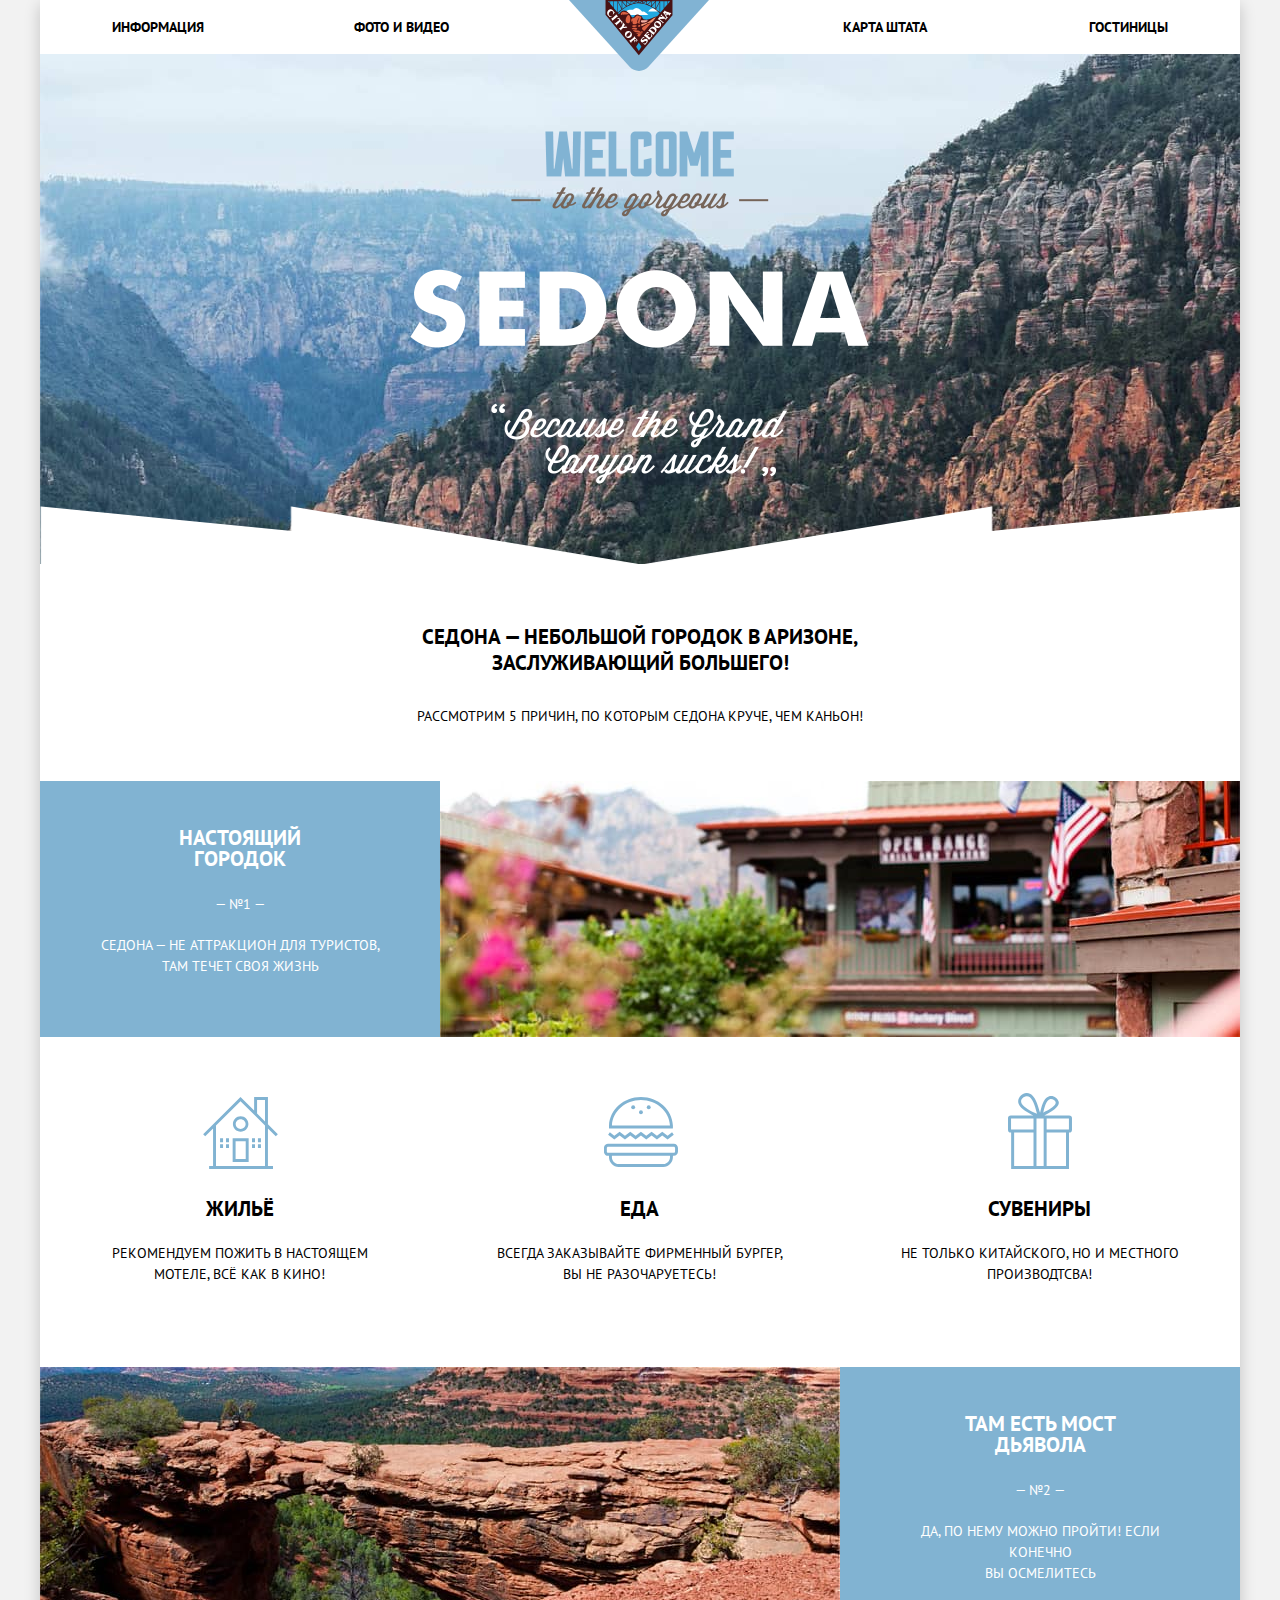
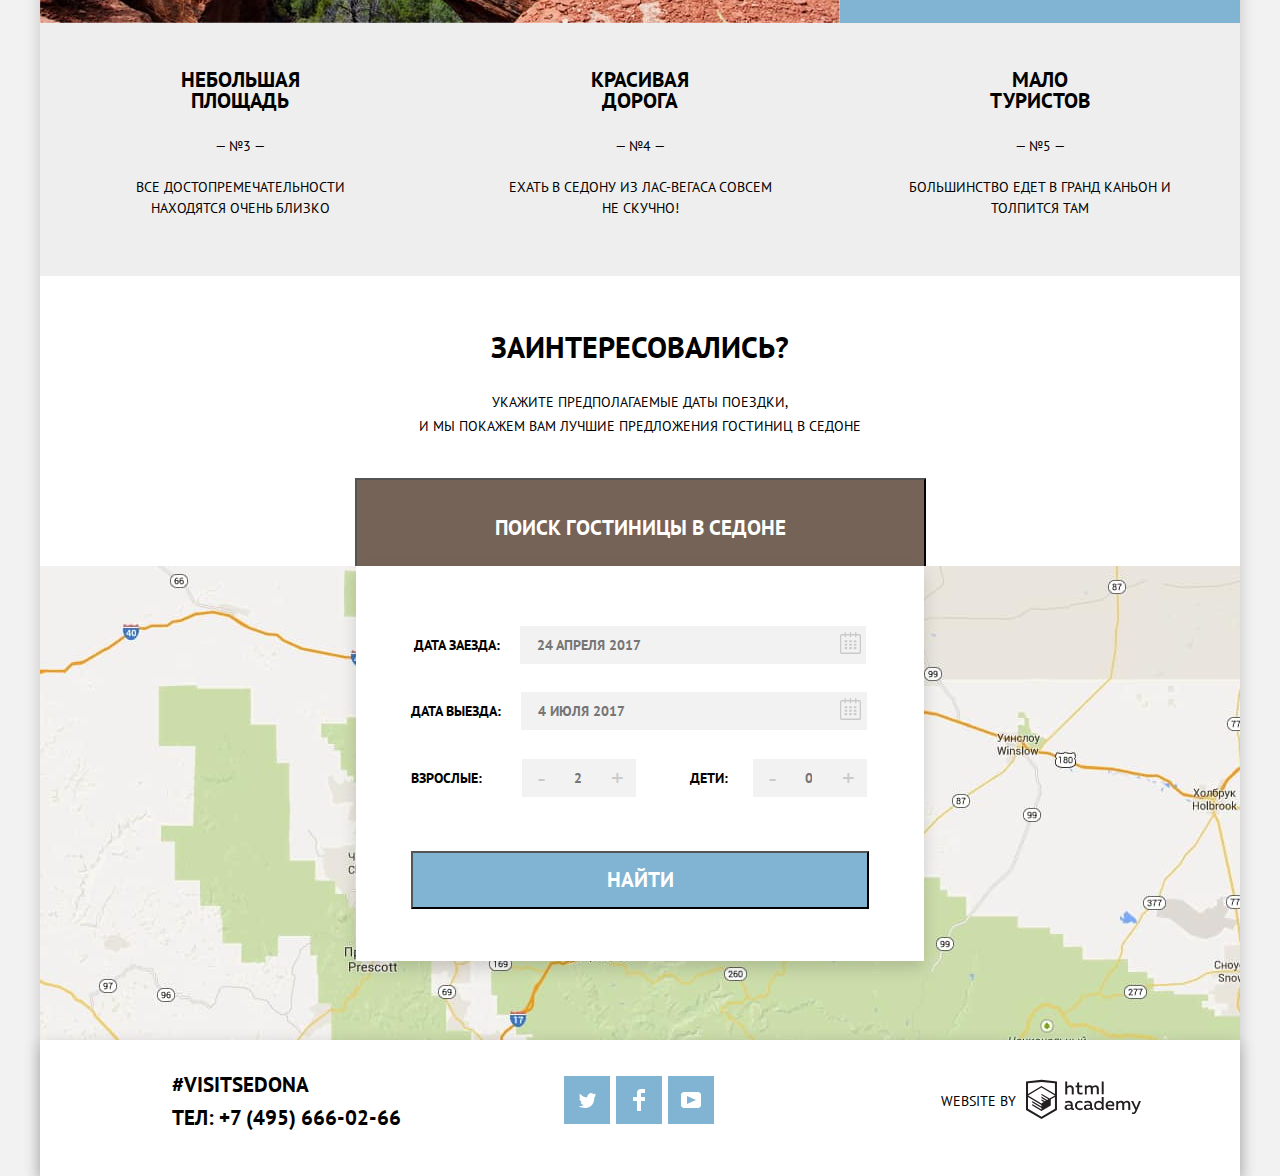
==== index.html @ d251fc42 "123" ====
<!DOCTYPE html>
<html lang="ru">
  <head>
    <meta charset="utf-8">
    <title>Седона</title>
    <link href="css/normalize.css" rel="stylesheet">
    <link href="https://fonts.googleapis.com/css?family=PT+Sans:400,700&display=swap&subset=cyrillic" rel="stylesheet">
    <link href="css/style.css" rel="stylesheet">    
  </head>
  <body>    
    <div class="page-wrapper">
      <header class="background-main">       
        <nav class="navigation">
          <div class="sedona-logo"> 
            <a href="index.html"> 
              <img src="img/logo-sedona.svg" width="140" height="71" alt="Логотип Седона">
            </a>
          </div>     
          <ul>
            <li class="navigation-item"><a href="info.html">Информация</a></li>
            <li class="navigation-item"><a href="media.html">Фото и видео</a></li>            
            <li class="navigation-item"><a href="map.html">Карта штата</a></li>
            <li class="navigation-item"><a class="current-page" href="hotels.html">Гостиницы</a></li>
          </ul>        
        </nav>   
      
        <div class="welcome-picture"></div>

        <div class="intro-mask"></div>

        <div class="intro-section">
          <p>
            Седона — небольшой городок в Аризоне, заслуживающий большего!
          </p>        
          <span>Рассмотрим 5 причин, по которым Седона круче, чем Каньон!</span>
        </div>        
      </header>

      <main>
        <h1 class="visually-hidden">Сервис для поиска жилья в Седоне</h1>            
        <section class="features">        
          <ul class="features-list">
            <li class="feature-with-image">
              <div class="feature-item">
                <h2>Настоящий городок</h2>       
                <p>— №1 —</p>       
                <p>Седона — не аттракцион для туристов, там течет своя жизнь</p>
              </div>
              <div>
                <img src="img/main-hotel.jpg" width="800" height="256" alt="Изображение отеля">
              </div>
            </li>
            <li class="icons-group">      
              <h3 class="visually-hidden">Преимущества</h3>            
                <div class="icons-item">
                  <div class="house-pict">  
                    <img src="img/house-icon.svg" width="75" height="72" alt="Иконка домика">
                  </div>
                  <div class="icons-description">  
                    <h2>Жильё</h2>                
                    <p>Рекомендуем пожить в настоящем мотеле, всё как в кино!</p>
                  </div>
                </div>
                <div class="icons-item">
                  <div class="burger-pict">
                    <img src="img/burger-icon.svg" width="74" height="70" alt="Иконка бургера">
                  </div>
                  <div class="icons-description">
                    <h2>Еда</h2>
                    <p>Всегда заказывайте фирменный бургер, вы не разочаруетесь!</p>
                  </div>
                </div>
                <div class="icons-item">
                  <div class="souvenir-pict">
                    <img src="img/souvenir-icon.svg" width="64" height="76" alt="Иконка сувенира">
                  </div>
                  <div class="icons-description">
                    <h2>Сувениры</h2>
                    <p>Не только китайского, но и местного производтсва!</p>
                  </div>
                </div>
            </li>  
            <li class="feature-with-image">
              <div>
                <img src="img/mountain-main.jpg" width="800" height="256" alt="Мост Дьявола">
              </div>
              <div class="feature-item">
                <h3>Там есть мост Дьявола</h3>     
                <p>— №2  —</p>         
                <p>Да, по нему можно пройти! Если конечно<br> вы осмелитесь</p>
              </div>
            </li>          
            <li class="feature-item grey-bg">            
              <h2>Небольшая площадь</h2>
              <p>— №3 —</p>
              <p>Все Достопремечательности находятся очень близко</p>            
            </li>
            <li class="feature-item grey-bg">
              <h2>Красивая дорога</h2>
              <p>— №4 —</p>
              <p>Ехать в Седону из Лас-Вегаса совсем не скучно!</p>
            </li>
            <li class="feature-item grey-bg">
              <h2>Мало туристов</h2>
              <p>— №5 —</p>
              <p>Большинство едет в Гранд Каньон и толпится там</p>
            </li>           
          </ul>
       </section>

       <div class="offer">
         <h2>Заинтересовались?</h2>
         <p>Укажите предполагаемые даты поездки,<br>и мы покажем вам лучшие предложения гостиниц в Седоне</p>  
          <button type="button" class="hotels-search-button"><span>Поиск гостиницы в Седоне</span></button>
       </div>     

       <!-- <div class="modal-show"> -->
          <form action="https://echo.htmlacademy.ru" method="post" class="modal-search-form modal-show">
            <p class="date-in-section">
              <label for="date-in">
                Дата Заезда:          
              </label>        
              <input type="text" name="date-in" id="date-in" placeholder=" 24 апреля 2017">
              <button type="button" class="calendar">
                <svg xmlns="http://www.w3.org/2000/svg" width="21" height="22" viewBox="0 0 21 22" fill="#cacaca">
                  <path d="M19.251 2.025h-2.845V.648c0-.381-.294-.689-.656-.689-.363 0-.656.308-.656.689v1.377h-3.938V.648c0-.381-.294-.689-.655-.689-.363 0-.657.308-.657.689v1.377H5.906V.648c0-.381-.294-.689-.656-.689-.363 0-.657.308-.657.689v1.377H1.75C.784 2.025 0 2.847 0 3.862v16.302C0 21.179.784 22 1.75 22h17.501c.966 0 1.749-.821 1.749-1.836V3.862c0-1.015-.783-1.837-1.749-1.837zm.437 18.139a.448.448 0 0 1-.437.459H1.75a.45.45 0 0 1-.438-.459V3.862a.45.45 0 0 1 .438-.459h2.844v1.378c0 .381.294.689.657.689.362 0 .656-.308.656-.689V3.403h3.938v1.378c0 .381.294.689.657.689.361 0 .655-.308.655-.689V3.403h3.938v1.378c0 .381.293.689.656.689.362 0 .656-.308.656-.689V3.403h2.845c.241 0 .437.206.437.459v16.302z"/>
                  <path d="M4.594 8.225h2.625v2.066H4.594zM4.594 11.668h2.625v2.067H4.594zM4.594 15.112h2.625v2.066H4.594zM9.188 15.112h2.625v2.066H9.188zM9.188 11.668h2.625v2.067H9.188zM9.188 8.225h2.625v2.066H9.188zM13.781 15.112h2.625v2.066h-2.625zM13.781 11.668h2.625v2.067h-2.625zM13.781 8.225h2.625v2.066h-2.625z"/>
                </svg>
              </button>                   
           </p>    
           <p class="date-out-section">
              <label for="date-out">
               Дата Выезда:  
              </label>           
              <input type="text" name="date-out" id="date-out" placeholder=" 4 июля 2017">
              <button type="button" class="calendar">
                <svg xmlns="http://www.w3.org/2000/svg" width="21" height="22" viewBox="0 0 21 22" fill="#cacaca">
                  <path d="M19.251 2.025h-2.845V.648c0-.381-.294-.689-.656-.689-.363 0-.656.308-.656.689v1.377h-3.938V.648c0-.381-.294-.689-.655-.689-.363 0-.657.308-.657.689v1.377H5.906V.648c0-.381-.294-.689-.656-.689-.363 0-.657.308-.657.689v1.377H1.75C.784 2.025 0 2.847 0 3.862v16.302C0 21.179.784 22 1.75 22h17.501c.966 0 1.749-.821 1.749-1.836V3.862c0-1.015-.783-1.837-1.749-1.837zm.437 18.139a.448.448 0 0 1-.437.459H1.75a.45.45 0 0 1-.438-.459V3.862a.45.45 0 0 1 .438-.459h2.844v1.378c0 .381.294.689.657.689.362 0 .656-.308.656-.689V3.403h3.938v1.378c0 .381.294.689.657.689.361 0 .655-.308.655-.689V3.403h3.938v1.378c0 .381.293.689.656.689.362 0 .656-.308.656-.689V3.403h2.845c.241 0 .437.206.437.459v16.302z"/>
                  <path d="M4.594 8.225h2.625v2.066H4.594zM4.594 11.668h2.625v2.067H4.594zM4.594 15.112h2.625v2.066H4.594zM9.188 15.112h2.625v2.066H9.188zM9.188 11.668h2.625v2.067H9.188zM9.188 8.225h2.625v2.066H9.188zM13.781 15.112h2.625v2.066h-2.625zM13.781 11.668h2.625v2.067h-2.625zM13.781 8.225h2.625v2.066h-2.625z"/>
                </svg>
              </button>            
            </p>                
            <p class="adults">           
              <label for="amount-of-adults">
                Взрослые:  
              </label>    
              <button type="button" class="minus-button">-</button>
                <input type="number" name="amount-of-adults" id="amount-of-adults" min="0" max="99" step="1" placeholder=" 2">           
              <button type="button" class="plus-button">+</button>   
            </p>            
            <p class="children"> 
                <label for="amount-of-children">
                  Дети:
                </label>
              <button type="button" class="minus-button">-</button>
                <input type="number" name="amount-of-children" id="amount-of-children" min="0" max="99" step="1" placeholder=" 0">  
              <button type="button" class="plus-button">+</button>
            </p>                
            <button type="submit" class="find-hotels-button" value="Найти"><span>Найти</span></button>        
          </form>          
      
        <div class="map">
          <div class="map-picture">
            <img src="img/map.jpg" width="1200" height="594" alt="Карта">
          </div>
          <iframe class="map-link" src="https://www.google.com/maps/embed?pb=!1m18!1m12!1m3!1d52385.180505977!2d-111.83015800001773!3d34.85437338103148!2m3!1f0!2f0!3f0!3m2!1i1024!2i768!4f13.1!3m3!1m2!1s0x872da132f942b00d%3A0x5548c523fa6c8efd!2z0KHQtdC00L7QvdCwLCDQkNGA0LjQt9C-0L3QsCA4NjMzNiwg0KHQqNCQ!5e0!3m2!1sru!2sru!4v1582623335143!5m2!1sru!2sru" width="1200" height="593" style="border:0;" allowfullscreen=""></iframe>
        </div>
      </main>

      <footer class="footer-wrapper footer-main">     
        <div class="footer-contacts"> 
          <p>#VISITSEDONA</p>
          <a href="tel:+74956660266">Тел: +7 (495) 666-02-66</a>
        </div>          
        <ul class="footer-social">
          <li>
            <a class="social-button" href="#"><span class="visually-hidden">Twitter</span>
              <svg xmlns="http://www.w3.org/2000/svg" xmlns:xlink="http://www.w3.org/1999/xlink" width="17" height="15" viewBox="0 0 17 15"><path fill="#FFF" d="M10.95.144c1.685-.496 2.984.27 3.577 1.179.673-.231 1.331-.481 2.011-.708a2.345 2.345 0 0 1-.857 1.768c.685.17 1.304-.491 1.304-.491-.169 1-1.006 1.788-1.563 2.024-.231 6.75-3.175 11.217-10.077 11.082h-.446c-.41 0-4.164-.46-4.898-1.887 2.271.196 3.893-.422 4.693-1.177-.96-.3-2.679-.477-2.979-2.95.349.106.564.228 1.19.119C1.705 8.247.374 7.53.448 5.33c.285.328 1.067.536 1.34.472C1.085 5.561-.182 2.442.894.85c1.818 1.854 3.735 3.606 7.152 3.773C8.254 2.33 9.183.793 10.95.144z"/></svg>
            </a>
          </li>
          <li>
            <a class="social-button" href="#"><span class="visually-hidden">Facebook</span>
              <svg xmlns="http://www.w3.org/2000/svg" width="12" height="22" viewBox="0 0 12 22"><path fill="#FFF" d="M12 4V0H8a4 4 0 0 0-4 4v4H0v4h4v10h4V12h4V8H8V4h4z"/></svg>
            </a>
          </li>
          <li>
            <a class="social-button" href="#"><span class="visually-hidden">Youtube</span>
            <svg xmlns="http://www.w3.org/2000/svg" xmlns:xlink="http://www.w3.org/1999/xlink" width="20" height="16" viewBox="0 0 20 16"><path fill="#FFF" d="M17 0H3C1.35 0 0 1.35 0 3v10c0 1.65 1.35 3 3 3h14c1.65 0 3-1.35 3-3V3c0-1.65-1.35-3-3-3zM6.027 11.998V4.002L15.014 8l-8.987 3.998z"/></svg>
            </a>
          </li>
        </ul>   
        <div class="footer-devs">
          <p>Website by</p>
            <a href="https://htmlacademy.ru/intensive/htmlcss">    
              <svg id="Layer_1" data-name="Layer 1" xmlns="http://www.w3.org/2000/svg" width="115" height="41" viewBox="0 0 108.08 36.85"><title>logo-htmlacademy-small1</title><path d="M44.61,26.88a2,2,0,0,0,.55-0.1v1.33a3.25,3.25,0,0,1-1.18.21,1.67,1.67,0,0,1-1.67-1,4.84,4.84,0,0,1-3.14,1.08c-1.51,0-2.91-.83-2.91-2.55,0-2.13,2-2.79,3.71-2.79a11.08,11.08,0,0,1,2.17.25v-0.3c0-1-.76-1.77-2.19-1.77a7.42,7.42,0,0,0-3,.64v-1.7a10.21,10.21,0,0,1,3.19-.55c2.36,0,3.81,1.12,3.81,3.65v3a0.54,0.54,0,0,0,.49.59h0.17Zm-6.44-1.13A1.35,1.35,0,0,0,39.63,27h0.11a3.39,3.39,0,0,0,2.41-1V24.58a9.72,9.72,0,0,0-1.81-.21c-1,0-2.16.33-2.16,1.38h0Zm12.36-6.11a5,5,0,0,1,2.57.64V22a4.08,4.08,0,0,0-2.3-.7,2.75,2.75,0,1,0,0,5.49,5,5,0,0,0,2.43-.64v1.71a6.27,6.27,0,0,1-2.76.57A4.21,4.21,0,0,1,46,24.51q0-.21,0-0.41a4.32,4.32,0,0,1,4.18-4.46h0.38Zm12.17,7.24a2,2,0,0,0,.55-0.1v1.33a3.25,3.25,0,0,1-1.18.21,1.67,1.67,0,0,1-1.67-1,4.84,4.84,0,0,1-3.14,1.08c-1.51,0-2.91-.83-2.91-2.55,0-2.13,2-2.79,3.71-2.79a11.08,11.08,0,0,1,2.17.25v-0.3c0-1-.76-1.77-2.19-1.77a7.42,7.42,0,0,0-3,.64v-1.7a10.21,10.21,0,0,1,3.19-.55c2.36,0,3.81,1.12,3.81,3.65v3a0.54,0.54,0,0,0,.49.59h0.17Zm-6.44-1.13A1.35,1.35,0,0,0,57.73,27h0.11a3.39,3.39,0,0,0,2.41-1V24.58a9.72,9.72,0,0,0-1.81-.21c-1.06,0-2.16.33-2.16,1.38h0ZM73,16V28.2H71.35V26.88a3.88,3.88,0,0,1-3.19,1.54,4.4,4.4,0,0,1,0-8.78,3.81,3.81,0,0,1,3,1.3V16H73Zm-4.53,5.22a2.76,2.76,0,1,0,0,5.52A2.86,2.86,0,0,0,71.15,25V23A2.91,2.91,0,0,0,68.49,21.27ZM79,19.64c3.31,0,4.46,2.68,3.92,5.09H76.7c0.21,1.5,1.67,2.11,3.19,2.11a6.11,6.11,0,0,0,2.64-.59v1.6a7.14,7.14,0,0,1-3,.57C77,28.42,74.78,27,74.78,24a4.18,4.18,0,0,1,4-4.39H79Zm0.09,1.54a2.28,2.28,0,0,0-2.44,2.1v0.06H81.3A2,2,0,0,0,79.13,21.18Zm5.73,7V19.87h1.65v1a3.81,3.81,0,0,1,2.78-1.27A2.86,2.86,0,0,1,91.89,21a4.12,4.12,0,0,1,2.91-1.33A3.06,3.06,0,0,1,98,23V28.2h-1.9V23.05a1.59,1.59,0,0,0-1.42-1.75H94.42a2.8,2.8,0,0,0-2.07,1.12V28.2h-1.9V23.05A1.59,1.59,0,0,0,89,21.31H88.8a3,3,0,0,0-2.21,1.29v5.63H84.86Zm21.31-8.33h1.9l-3.91,9.46c-0.9,2.17-2.09,2.86-3.35,2.86a4.76,4.76,0,0,1-1.1-.14V30.46a2.86,2.86,0,0,0,.85.12c0.9,0,1.58-.64,2.07-1.9l0.17-.42-4-8.4h2l2.86,6.29ZM38.73,1.46V6.22a3.81,3.81,0,0,1,2.7-1.14,3.25,3.25,0,0,1,3.44,3.4v5.15H43V8.72a1.81,1.81,0,0,0-1.61-2h-0.3a2.93,2.93,0,0,0-2.32,1.39v5.52h-1.9V1.46h1.9ZM49.94,2.31v3h3V6.91h-3v3.81c0,1.1.5,1.46,1.58,1.46a4.49,4.49,0,0,0,1.69-.33v1.6A6.8,6.8,0,0,1,51,13.8a2.55,2.55,0,0,1-2.86-2.74V6.89H46.58V5.26h1.5V2.74Zm5.4,11.31V5.28H57v1A3.81,3.81,0,0,1,59.77,5a2.86,2.86,0,0,1,2.6,1.33A4.12,4.12,0,0,1,65.28,5,3.06,3.06,0,0,1,68.44,8.4v5.21h-1.9V8.46a1.59,1.59,0,0,0-1.42-1.75H64.89a2.8,2.8,0,0,0-2.07,1.12v5.78h-1.9V8.46A1.59,1.59,0,0,0,59.5,6.71H59.27A3,3,0,0,0,57.06,8v5.63H55.34ZM71.17,1.45H73V13.6H71.17V1.45ZM14.71,0H14.55L0,1.54V28.21l14.55,8.66,14.55-8.66V1.54Zm12.5,27.1L14.55,34.64,1.9,27.12V16.18l12.59,7.5V25L5.86,19.9v1.31l8.68,5.21v1.39L5.87,22.65V24l8.68,5.21,8.75-5.24V18.31L27.2,16V27.12Zm0-12.53-3.48,2-1.6,1L14.51,13v1.31L21,18.23H21l-0.14.09-1,.54-5.37-3.2V17l4.24,2.52-1,.67-3.2-1.9v1.31l2.1,1.24L14.5,22.1,2,14.65,14.51,7.11Zm0-1.32L14.49,5.76,1.91,13.25v-10L14.56,1.92,27.21,3.25v10h0Z" transform="translate(0 -0.02)" fill="#231f20"/></svg>
            </a>         
        </div>
      </footer>            
   </div>

    <script src="js/hotels-searc.js"></script>
  </body>
</html>
---- css/style.css ----
body {
    margin: 0px;
    padding: 0px;

    font-family: "PT Sans", "Arial", "sans-serif";
    text-transform: uppercase;   
    
    background-color: #f2f2f2;
}

a {
    text-decoration: none;    

    color: #000000; 
}

.navigation ul,
.features ul,
.footer-social,
.form-hotels ul,
.results-of-search ul {
    list-style: none;
}

.background-main {    
    background-color: #808080;
    background-image: url("../img/background-main.jpg");    
    background-position: 0 -27px;
}

.visually-hidden {
    position: absolute;

    overflow: hidden;
    clip: rect(0 0 0 0);

    width: 1px;
    height: 1px;
    margin: -1px; 
    padding: 0;

    border: 0;
}

.page-wrapper {
    width: 1200px;

    margin: 0 auto;

    background-color: #ffffff;
    box-shadow: 0 5px 15px 0 rgba(0, 1, 1, .2);
}

.navigation {
    font-size: 14px;
    line-height:  26px;
    color: #000000;
    font-weight: bold;

    background-color: #ffffff;      
}

.navigation ul {
    display: flex;

    margin: 0;
    padding: 0 72px;

    font-size: 14px;
    line-height:  26px;
    color: #000000;
    font-weight: bold;    
}

.navigation-item {
    width: 25%;

    margin: 0;
    padding: 14px 0;
}

.navigation-item:nth-child(2) {
    text-align: left;

    margin-right: 90px;
}
 
.navigation-item:nth-child(3),
.navigation-item:last-child {
    text-align: right;
}
 
/*  
.navigation {
    display: flex;
        
    width: 1200px;
    min-height: 56px;

    margin: 0;
    padding: 0;

    font-size: 14px;
    line-height:  26px;
    font-weight: bold;
    color: #000000;
    text-align: center; 
    align-items: center;

    background-color: #ffffff;      
    
    list-style: none; 
}

.navigation li {
    width: 25%;
}
  
.navigation-item {    
    box-sizing: border-box;
}
  
.navigation-item:first-child {
    padding-left: 72px;
    text-align: left;
}
  
.navigation-item:nth-child(2) {
    text-align: left;
}
  
.navigation-item:nth-child(3),
.navigation-item:last-child {
    text-align: right;  
}
  
.navigation-item:last-child {
    padding-right: 72px;
}
*/

.sedona-logo {
    position: absolute;
    z-index: 1;

    margin-left: 529px;
}

.navigation a {
    color: inherit;   
}

.navigation a:hover,
.navigation a:focus {
    color: #81b3d2;
}

.navigation a:active {
    color: rgba(0, 0, 0, 0.3);
}

.welcome-picture {       
    width: 459px;
    height: 353px;

    margin: 77px 371px 22px 370px;

    background-image: url("../img/welcome.png"); 
}

.intro-mask {   
    width: 1200px;
    height: 58px;

    background-image: url("../img/polygon.png");
}

.intro-section {
    width: 1200px;
    height: 215px;

    margin: 0;
    padding-bottom: 2px;
    /* padding: 59px 356px 56px  355px; */

    color: #000000;
    text-align: center;
    vertical-align: middle;
    background-color: #ffffff;   
}

.intro-section p {
    margin: 0;
    padding: 60px 378px 30px 378px;

    font-size: 21px;
    line-height: 26px;
    font-weight: bold;
    text-align: center;   
}

.intro-section span {
    margin: 0;
    padding: 0px 356px 56px 355px;

    font-size: 14px;
    line-height: 14px;
}

.features ul {
    display: flex;
    flex-wrap: wrap;       
}

.features-list {    
    margin: 0;
    padding: 0;
  
    font-size: 14px;
    line-height: 21px;
    color: #000000;
    text-align: center;    
 }

/*  
 .features-list ul {
    list-style: none;
 }
*/

.features-list h3 {
    font-size: 21px;
    line-height: 21px;
    font-weight: bold;  
 }

.feature-list p {
    font-size: 14px;
    line-height: 21px;
    color: #000000;
}

.feature-with-image {
    display: flex;
  
    width: 1200px;
    height: 256px;  

    color: #ffffff; 
    background-color: #81b3d2;     
}
  
.feature-item {
    width: 400px;
  
    padding-top: 46px;
    padding-bottom: 57px;
  }
  
.feature-item h3 {
    width: 151px;
    
    margin: 0 auto;
}
   
.feature-item p {
    width: 280px;
  
    margin: 0 auto;
    padding-top: 25px; 
}  
  
.feature-item p:nth-child(3) {
    padding-top: 20px;
  /*   width: 300px; */  
}
  
.feature-item h2 {
    width: 151px;
  
    margin: 0 auto;
}

.icons-group {  
    display: flex;  

    height: 330px;

    margin: 0px;
    width: 1200px;    
}

.icons-group h2 {
    margin: 0;
  }
  
.icons-item {    
    width: 400px;

    margin: 0px;
}

.house-pict {
    margin: 0;
    padding: 60px 162px 23px 162px;    
}

.icons-description {
    
    width: 295px;

    margin: 0;
/*     padding: 0px 75px 50px 46px;     */
    padding-left: 52px;
}

.icons-description p {
    padding-top: 10px;
}

.burger {    
    width: 400px;

    margin: 0px;
}

.burger-pict {
    margin: 0;
    padding: 60px 160px 25px 162px;    
}

.souvenir {    
    width: 400px;

    margin: 0px;
}

.souvenir-pict {
    margin: 0;
/*     padding: 56px 150px 32px 162px;     */
/*   padding-top: 56px; */
/*   padding-left: auto; */
/* padding-bottom: 23px; */
    padding: 56px 0 23px 0;

}

.souvenir-description {
    margin: 0;
    padding: 0px 63px 86px 73px;    
}

/*  
.icons-group {  
    display: flex;  

    height: 330px;

    margin: 0px;
    width: 1200px;    
}

.icons-group h3 {
    margin: 0;
  }
  
.house {    
    width: 400px;

    margin: 0px;
}

.house-pict {
    margin: 0;
    padding: 62px 163px 29px 162px;    
}

.house-description {
    margin: 0;
    padding: 0px 75px 85px 73px;    
}

.burger {    
    width: 400px;

    margin: 0px;
}

.burger-pict {
    margin: 0;
    padding: 62px 163px 32px 163px;   
}

.burger-description {
    margin: 0px;
    padding: 0px 58px 87px 58px;    
}

.souvenir {    
    width: 400px;

    margin: 0px;
}

.souvenir-pict {
    margin: 0;
    padding: 56px 150px 32px 162px;    
}

.souvenir-description {
    margin: 0;
    padding: 0px 63px 86px 73px;    
}

*/

.feature-mountain {    
    display: flex;

    width: 1200px;

    margin: 0px;   
}

.mountain-pict {
    width: 800px;
    height: 256px;

    margin: 0;    
}

.feature-territory {
    box-sizing: border-box;    

    width: 400px;    

    margin: 0;    
    padding: 50px 97px 63px 95px;   
   }

.feature-road {   
    box-sizing: border-box;     

    width: 400px;
    
    margin: 0;
    padding: 59px 69px 64px 69px;       
}

.feature-tourists {    
    box-sizing: border-box;  

    width: 400px;
   
    margin: 0;
    padding: 50px 77px 64px 77px;       
}

.grey-bg {
    background-color: #eeeeee;
}

.offer {   
    width: 1200px;
    height: 290px;

    margin: 0;

    background-color: #ffffff;

    text-align: center;
}

.offer h2 {    
    margin: 0;
    padding: 53px 400px 25px 400px;

    font-size: 30px;
    line-height: 36px;
    font-weight: bold;
    color: #000000;
}

.offer p {
    margin: 0;
    padding: 0px 350px 40px 350px;

    font-size: 14px;
    line-height: 24px;
}

.hotels-search-button {
    margin: 0 auto;
    padding: 35px 138px;
   
    font-size: 21px;
    line-height: 26px;
    font-weight: bold;
    color: #ffffff;
    text-transform: uppercase;

    background-color: #766357;    
}

.hotels-search-button:hover,
.hotels-search-button:focus {
    background-color: #604e43;
}

.hotels-search-button:active {
    color: rgba(255, 255, 255, 0.3);
    background-color: #503e33;
}

.hotels-search-button:active span {
    color: rgba(255, 255, 255, 0.3);
}

.modal-search-form {
    display: flex;
    flex-wrap: wrap;

    position: absolute;
    z-index: 2;
    
    width: 568px;
    height: 395px;    

    margin: 0px 316px;
    
    font-size: 14px;
    font-weight: bold;
    color: #000000;
    box-shadow: 0px 7px 15px 0 rgba(0, 1, 1, 0.15);

    background-color: #ffffff;
   
    transform-origin: top center;
    animation-name: modal-animation;
    animation-duration: 1s;
}

@keyframes modal-animation {
    0% {transform: scaleY(0) translateX(0);}
    100% {transform: scaleY(1) translateX(0);}
}

.modal-search-form p {
    margin: 0;
}

/*  
.modal-show {
    display: block;
}
*/
.modal-hide {
    display: none;
}

.date-in-section {
    display: flex;
  /*   position: relative; */
    width: 100%;

    margin: 0;  
    padding: 60px 52px 28px 58px;

    align-items: center;
}
  
.date-out-section {
    display: flex;
  
    width: 100%;
  /*   height: 38px; */
  
    margin: 0;      
    padding: 0 50px 29px 55px;

    align-items: center;
}
  
  /* 
.number-section {
    display: flex;

    width: 100%;
 
    padding: 0px 53px 54px 55px;

    align-items: center;
}
  */

.calendar {
    position: absolute;
    right: 55px;

    width: 38px;
    height: 38px;

    margin: 0;

    cursor: pointer;

    border: none;
    background-color: transparent;
}

.calendar svg:hover,
.calendar svg:focus {
  fill: #000000;
}

.calendar svg:active {
  fill: #81b3d2;
}

input[type="text"] {
    box-sizing: border-box;

    width: 346px;
    height: 38px;

    margin-left: 20px;
    padding-left: 13px;
    
    font-weight: bold;
    text-transform: uppercase;
    
    background-color: #f2f2f2;   

    border: none;
}

.adults {
    display: flex;

    width: 40%;

    padding: 0px 17px 54px 55px;

    align-items: center;
}

.adults label {    
    margin-right: 40px;
}
  
.children {
    display: flex;

    padding: 0 0 54px 35px;

    align-items: center;
}

.children label {
    margin-right: 25px;
}

input[type="number"] {
    box-sizing: border-box;

    width: 38px;
    height: 38px;

    padding-left: 10px;

    font-weight: bold;
    text-align: center;
    background-color: #f2f2f2; 
    border: none;
}

input:hover {
    background-color: #ebebeb;
}

input:focus {
    border: 2px solid #e5e5e5;
    background-color: #ffffff;
}

.minus-button,
.plus-button {
    width: 38px;
    height: 38px;

    padding: 0;
    margin: 0;

    font-size: 25px;    
    color: #cacaca;

    background-color: #f2f2f2;   
    border: none;
}

.minus-button:hover,
.minus-botton:focus,
.plus-button:hover,
.plus-button:focus {
    color: #000000;
}

.minus-button:active,
.plus-button:active {
    color: #81b3d2;
}

.find-hotels-button {
    width: 458px;
    height: 58px;

    margin: 0;
    margin-bottom: 55px;
    margin-left: 55px;
    
    font-size: 21px;
    line-height: 26px;
    font-weight: bold;
    color: #ffffff;
    text-transform: uppercase;
    text-align: center;

    background-color: #81b3d2;    
}

.find-hotels-button:hover,
.find-hotels-button:focus {
    background-color: #669ec0;
}

.find-hotels-button:active {
    background-color: #5496bd;
}

.find-hotels-button:active span {
    color: rgba(255, 255, 255, 0.3);
}

.map {
    z-index: 0;
    bottom: 122px;
  
    width: 1200px;    
    min-height: 593px;

    margin-bottom: -122px;
  
    background-color: #f2f2f2;
  }
  
.map-picture { 
    position: absolute;
    z-index: 0;
  }
  
.map-link {
    position: relative;
    z-index: 1;
  }

.footer-wrapper {
    position: absolute;
    bottom: 0;

    background-color: rgba(254, 254, 254, .9);
}

.footer-main {
    position: relative;
    z-index: 1;

    width: 1200px;
    min-height: 120px;

    display: flex;    
    background-color: #ffffff;
    color: #000000;
    text-align: center;

    box-shadow: 0 5px 15px 0 rgba(0, 1, 1, .2);
}

.footer-main a {
    color: inherit;
}

.footer-contacts {
    width: 232px;   

    margin: 0;
    padding: 32px 160px 32px 132px;

    text-align: left;

    line-height: 26px;
    font-size: 21px;
    font-weight: bold;
}

.footer-contacts p {
    margin: 0;
    padding-bottom: 7px;
}

 .footer-social { 
    display: flex;
    flex-wrap: wrap;
    justify-content: space-between;

    width: 150px;

    padding: 20px 227px 36px 0px;        
}

.footer-main ul {
    display: flex;
    flex-wrap: wrap;

    justify-content: space-between;

    width: 150px;

    /* list-style: none; */
}


.social-button {
    display: flex;

    align-items: center;
    justify-content: center;

    width: 46px;
    height: 48px;

    background-color: #81b3d2;
}

.social-button:hover,
.social-button:focus {
    background-color: #669ec0;
}

.social-button:active {
    background-color: #5496bd;    
}

.social-button:active path {
    opacity: 0.3;
}

.footer-devs {
    display: flex;
    
    min-height: 40px;

    margin: 0;
    padding: 39px 90px 40px 0px;
}

.footer-devs p {
    font-size: 14px;
    margin-right: 10px;
}

.footer-devs:hover path,
.footer-devs:focus path {
    fill: #81b3d2;
}

.footer-devs:active path {
    fill: #bdbbbc;
}

/* Hotels page */

.background-filter {          
    background-color: #808080;
    background-image: url(../img/filter-background.jpg); 
    background-position: center;
}

.current-page {
    color: #766357;
}

.form-hotels {
    display: flex;    

    min-height: 217px;
    width: 1200px;
    
    color: #ffffff;         
}

.form-hotels ul {    
    padding: 0;
    margin-top: -25px;
    margin-bottom: 4px;
}

.form-hotels li {
    padding-top: 22px;
}

.form-hotels legend {    
    padding-top: 31px;
    
    font-size: 16px;
    line-height: 21px;
    font-weight: bold;
}

.form-hotels label {  
    padding-left: 40px;

    font-size: 14px;
    line-height: 21px;   
}

.infrastructure-filter {
    width: 170px;
   
    margin: 0;
    padding: 31px 85px 31px 72px;    

    border: none;
}

input[type="checkbox"]+span {
    position: absolute;   

    width: 27px;
    height: 23px;
   
    background-image: url("../img/checkbox-off.svg");
    background-repeat: no-repeat;
    background-position: left;
}

input[type="checkbox"]:checked+span {
    position: absolute;
   
    width: 27px;
    height: 23px;
    
    background-image: url("../img/checkbox-on.svg");
    background-repeat: no-repeat;
    background-position: left;
}

input[type="checkbox"]:focus + span {
    outline: 2px solid  #81b3d2;
}
  
input[type="checkbox"]:checked:focus + span {
    outline: 2px solid  #81b3d2;
}
    

.category-filter {
    width: 136px;

    margin: 0;
    padding: 31px 349px 31px 0px;   
    border: none;  
}

.filter-range {
    width: 320px;   
    
    padding-top: 27px;

    color: #ffffff;
    /* text-transform: uppercase; */
}
  
.filter-range-title {
    margin-bottom: 13px;
      
    font-size: 16px;
    line-height: 21px;
    font-weight: 600;
}
  
.price-controls {
    position: relative;
    
    height: 32px;

    margin-bottom: 20px;
    
    font-size: 0;
  
    border: 2px solid #ffffff;
    border-radius: 2px;
    align-items: center;
}  


.price-controls::after {
    content: "";
    position: absolute;

    top: 50%;
    left: 50%;
  
    width: 2px;
    height: 22px;
  
    background: #ffffff;
    transform: translate(-50%, -50%);
}
  
.price-controls label {
    display: inline-block;
  
    font-size: 14px;
    line-height: 38px;
    vertical-align: top;
  
    cursor: pointer;
}
  
.price-controls .min-price,
.price-controls .max-price {
    width: 80px;
    padding-bottom: 30px;

    padding-left: 65px;
}
  
.price-controls input {
    width: 50px;
    margin: 0;
  
    color: inherit;
    font: inherit;
  
    background: none;
    border: none;
}
  
.range-controls {
    position: relative;
  
    margin-bottom: 32px;
  }
  
.range-controls .scale {
    height: 2px;
  
    background: rgba(255, 255, 255, 0.3);
}
  
.range-controls .bar {
    width: 80%;
    height: 2px;
  
    background: #ffffff;
}
  
.range-toggle {
    position: absolute;
    top: -9px;
    
    width: 4px;
    height: 4px;
  
    background: #ababab;
    border: 8px solid #ffffff;
    border-radius: 50%;
    box-shadow: 0 2px 1px 0 rgba(0, 1, 1, 0.2);

    cursor: pointer;
}
  
.range-toggle {
    position: absolute;
    top: -9px;
    
    width: 4px;
    height: 4px;
  
    background: #ababab;
    border: 8px solid #ffffff;
    border-radius: 50%;
    box-shadow: 0 2px 1px 0 rgba(0, 1, 1, 0.2);

    cursor: pointer;
}
  
.range-toggle:hover {
    background: #1c4f80;
}
  
.range-toggle-min {
    left: 0;
}
  
.range-toggle-max {
    left: 80%;
}
  
.btn-transparent {
    display: block;

    margin: 0 auto;
    padding: 6px 35px;
  
    font-size: 14px;
    line-height: 20px;
    color: #ffffff;
    /* text-transform: uppercase; */
  
    background: transparent;

    border: 2px solid #ffffff;
    border-radius: 2px;

    cursor: pointer;
}
  
.btn-transparent:hover {
    color: #000000;
  
    background: #ffffff;
}

.results-of-search {
    display: flex;
    align-items: baseline;
  
  
    padding: 25px 71px;
    font-size: 12px; 
}
  
.results-of-search h2 {
    margin: 0;
    padding-right: 48px;
  
    font-size: 21px;
    font-weight: bold;
    line-height: 1.24;
}

.results-of-search span {
    padding-left: 5px;
}
  
.filter-types {
    display: flex;
}
  
.filter-item {    
    padding-right: 36px;
}
  
.filter-item a { 
    text-decoration: underline;
  
    opacity: 0.3;  
    color: rgba(0, 0, 0, .3);
  /*   border-bottom: 1px dashed rgba(0, 0, 0, 0.3);   */
  
    text-decoration-style: dashed;
}
  
.filter-item a:hover {
    text-decoration: underline;
  
    opacity: 1;
    color: #81b3d2;
  
    text-decoration-style: dashed;
    text-decoration-color: #81b3d2;
  }
  
.filter-item a:active {
    text-decoration: none;
  
    opacity: 1;
    color: #000000;
}
  
.filter-item a:focus {
    text-decoration: none;
  
    opacity: 1;
    color: #81b3d2;
}

.search-buttons {
    display: flex;

    margin-left: 440px;
}

.filter-button-up,
.filter-button-down {
    border: none;
    background-color: white;}

.filter-button-up path,
.filter-button-down path {
    fill: #cacaca;
}

.filter-button-up:hover path,
.filter-button-up:focus path,
.filter-button-down:hover path,
.filter-button-down:focus path {
    fill: #000000;
}

.filter-button-up:active path,
.filter-button-down:active path {
    fill: #81b3d2;
}

.hotels-container {    
    width: 1200px;    
}

.hotels-container h2 {
    font-size: 21px;
    line-height: 26px;
    font-weight: bold;
}

.hotels-container p {
    font-size: 14px;
    line-height: 21px;
}

.accomodation-item {
    display: flex;

    height: 150px;
    border-top: 1px solid;
    border-bottom: 1px solid;
    border-color: #f2f2f2;
}

.accomodation-item h2 {
    margin: 0;
/*     margin-top: -5px; */
}

.accomodation-item h2:hover,
.accomodation-item h2:focus {
    color: #81b3d2;
}

.accomodation-item h2:active {
    color: rgba(0, 0, 0, 0.3);
}
   
.hotel-info {
    width: 1200px;
}

.accomodation-picture { 
    /* height: 90px; */

    margin: 0;
    padding: 29px 29px 10px 72px;
}

.accomodation-item-info {
    display: flex;
    flex-direction: column;

    width: 756px;


    margin: 0;
    padding: 23px 522px 30px 0px;
}

.accomodation-description {
    display: flex;
}

.accomodation-type,
.price {
    display: flex;
    flex-direction: column;
}

.accomodation-type p {
  margin-top: 5px;
  margin-bottom: 17px;
}

.price {
    padding-left: 10px;
}

.price p {
  margin-top: 5px;
  margin-bottom: 17px;
}

.accomodation-value {
    display: flex;
    flex-direction: column; 
    justify-content: space-between;

    width: 322px;
/*     min-height: 100px; */

    margin: 0;
    padding: 29px 72px 30px 0px;

    text-align: right;
}


.stars {
    background-image: url("../img/star.svg");
    background-repeat: space;
}

.four {
    width: 89px;
    height: 20px;

    margin-left: 21px;
}

.three {
    width: 65px;
    height: 20px;

    margin-left: 46px;
}

.two {
    width: 41px;
    height: 20px;

    margin-left: 70px;
}

.accomodation-value span {
    margin: 0;
    padding: 5px 0;

    font-size: 14px;    
    color: #666666; 
    text-align: center;

    background-color: #f2f2f2;
}

.details-button {    
    padding: 3px 17px 3px 16px;

    font-weight: bold;
    font-size: 14px;
    line-height: 21px;
    color: #ffffff;    

    background-color: #81b3d2;
}

.details-button:hover,
.details-button:focus {
    background-color: #669ec0;
}

.details-button:active {
    background-color: #5496bd;
    color: rgba(255, 255, 255, 0.3);
}

.book-button {      
    padding: 3px 17px 3px 16px;
    
    font-size: 14px;
    line-height: 21px;
    font-weight: bold;
    color: #ffffff;

    background-color: #766357;
}

.book-button:hover,
.book-button:focus {
    background-color: #604e43;
}

.book-button:active {
    background-color: #503e33;

    color: rgba(255, 255, 255, 0.3);
}
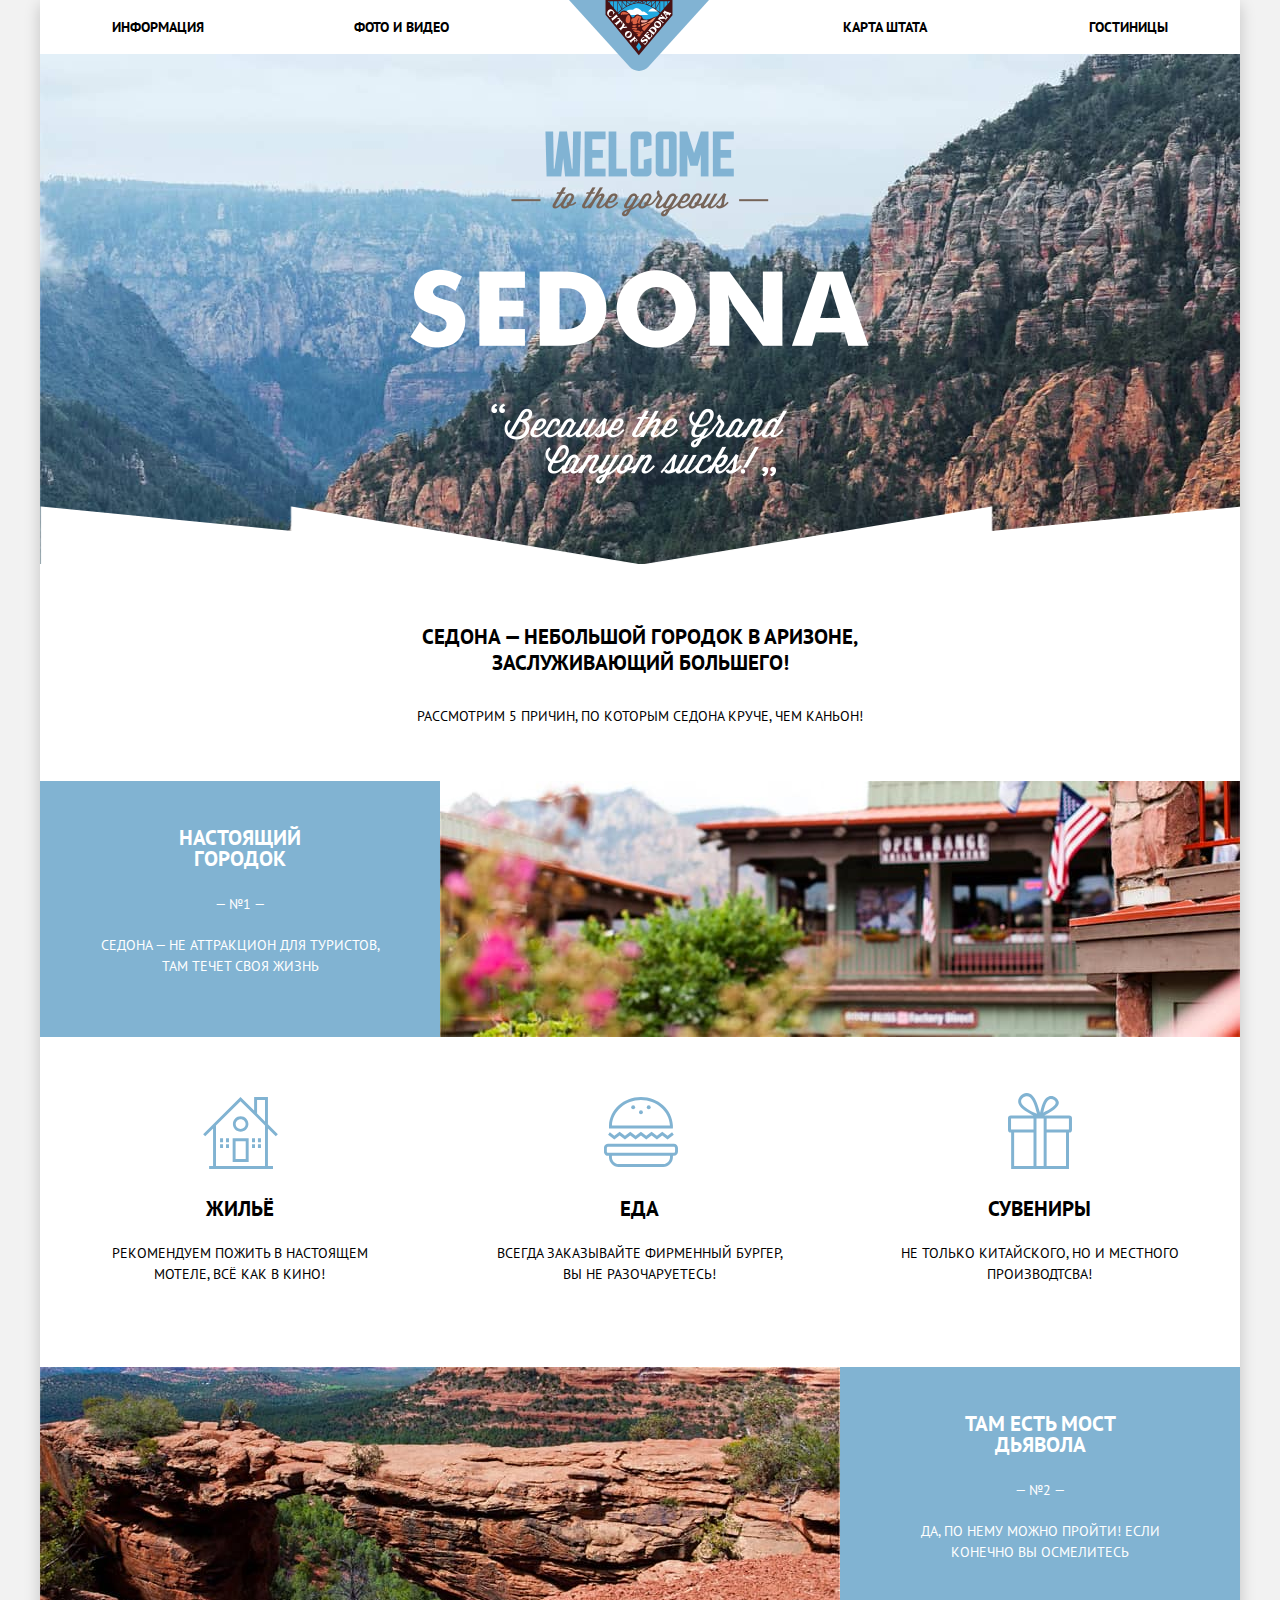
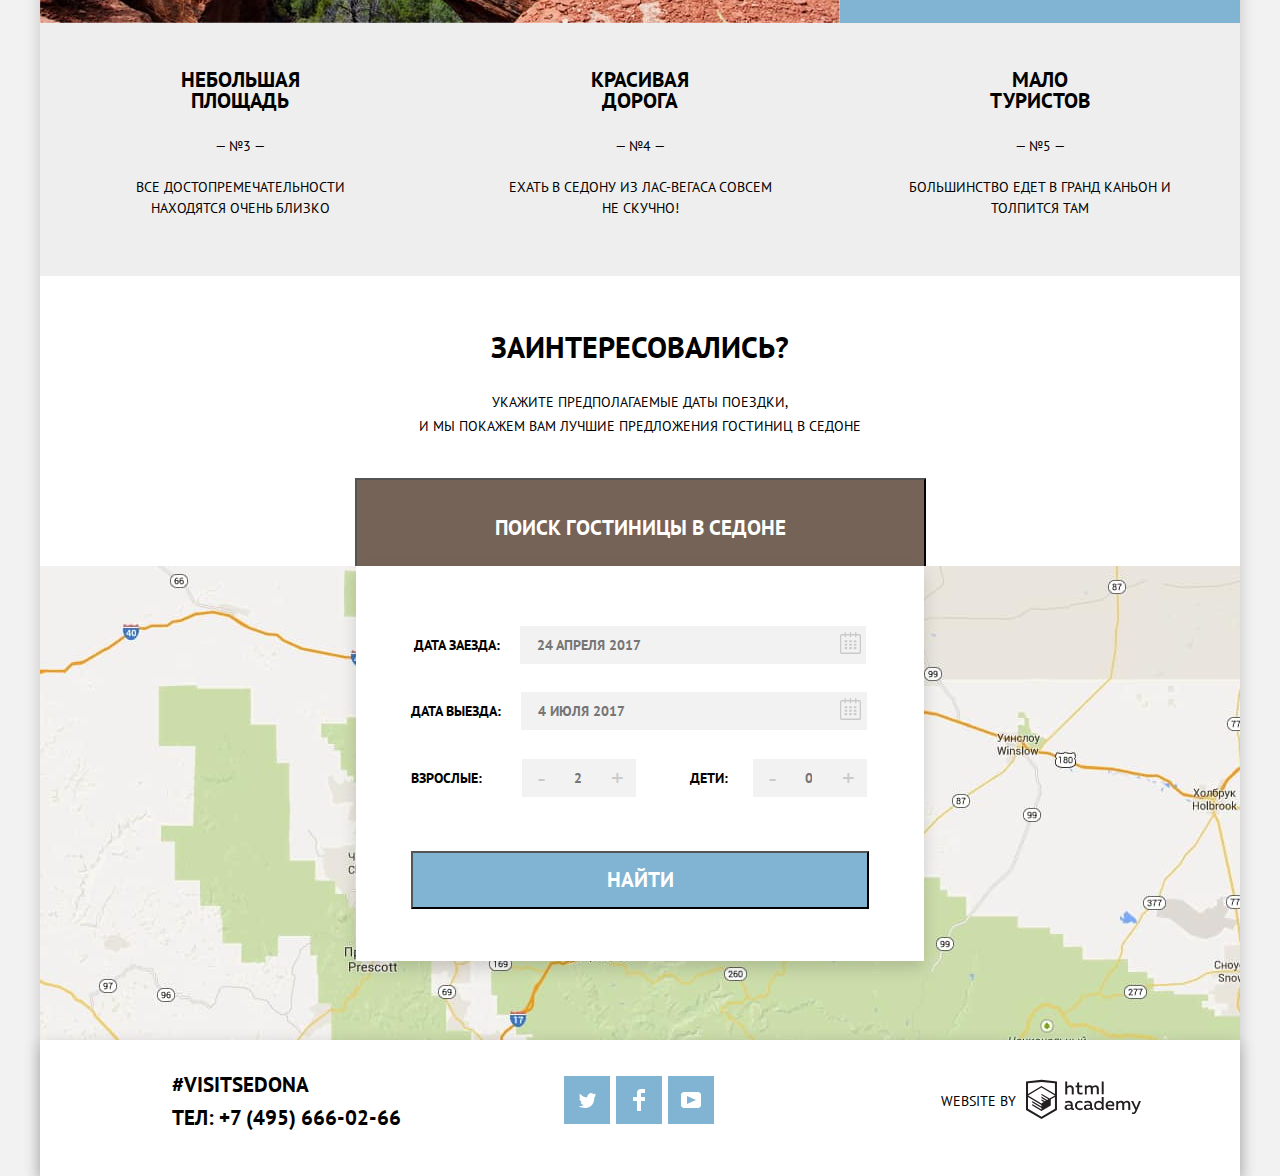
==== commit c9d6e719: "41" ====
--- a/index.html
+++ b/index.html
@@ -87,7 +87,7 @@
               <div class="feature-item">
                 <h3>Там есть мост Дьявола</h3>     
                 <p>— №2  —</p>         
-                <p>Да, по нему можно пройти! Если конечно<br> вы осмелитесь</p>
+                <p class="extra-with">Да, по нему можно пройти! Если конечно вы осмелитесь</p>
               </div>
             </li>          
             <li class="feature-item grey-bg">            
--- a/css/style.css
+++ b/css/style.css
@@ -316,6 +316,10 @@
 
 .icons-description p {
     padding-top: 10px;
+}
+
+.extra-width {
+    width: 260px;
 }
 
 .burger {    
@@ -885,10 +889,9 @@
     background-position: center;
 }
 
-.current-page {
+.navigation-item .current-page:hover {
     color: #766357;
 }
-
 .form-hotels {
     display: flex;    
 
@@ -1199,7 +1202,7 @@
 .search-buttons {
     display: flex;
 
-    margin-left: 440px;
+    margin-left: 449px;
 }
 
 .filter-button-up,
@@ -1224,9 +1227,11 @@
     fill: #81b3d2;
 }
 
+/*  
 .hotels-container {    
     width: 1200px;    
 }
+*/
 
 .hotels-container h2 {
     font-size: 21px;
@@ -1243,6 +1248,7 @@
     display: flex;
 
     height: 150px;
+
     border-top: 1px solid;
     border-bottom: 1px solid;
     border-color: #f2f2f2;
@@ -1250,7 +1256,8 @@
 
 .accomodation-item h2 {
     margin: 0;
-/*     margin-top: -5px; */
+
+    text-align: left;
 }
 
 .accomodation-item h2:hover,
@@ -1349,7 +1356,7 @@
     margin-left: 70px;
 }
 
-.accomodation-value span {
+.rating {
     margin: 0;
     padding: 5px 0;
 
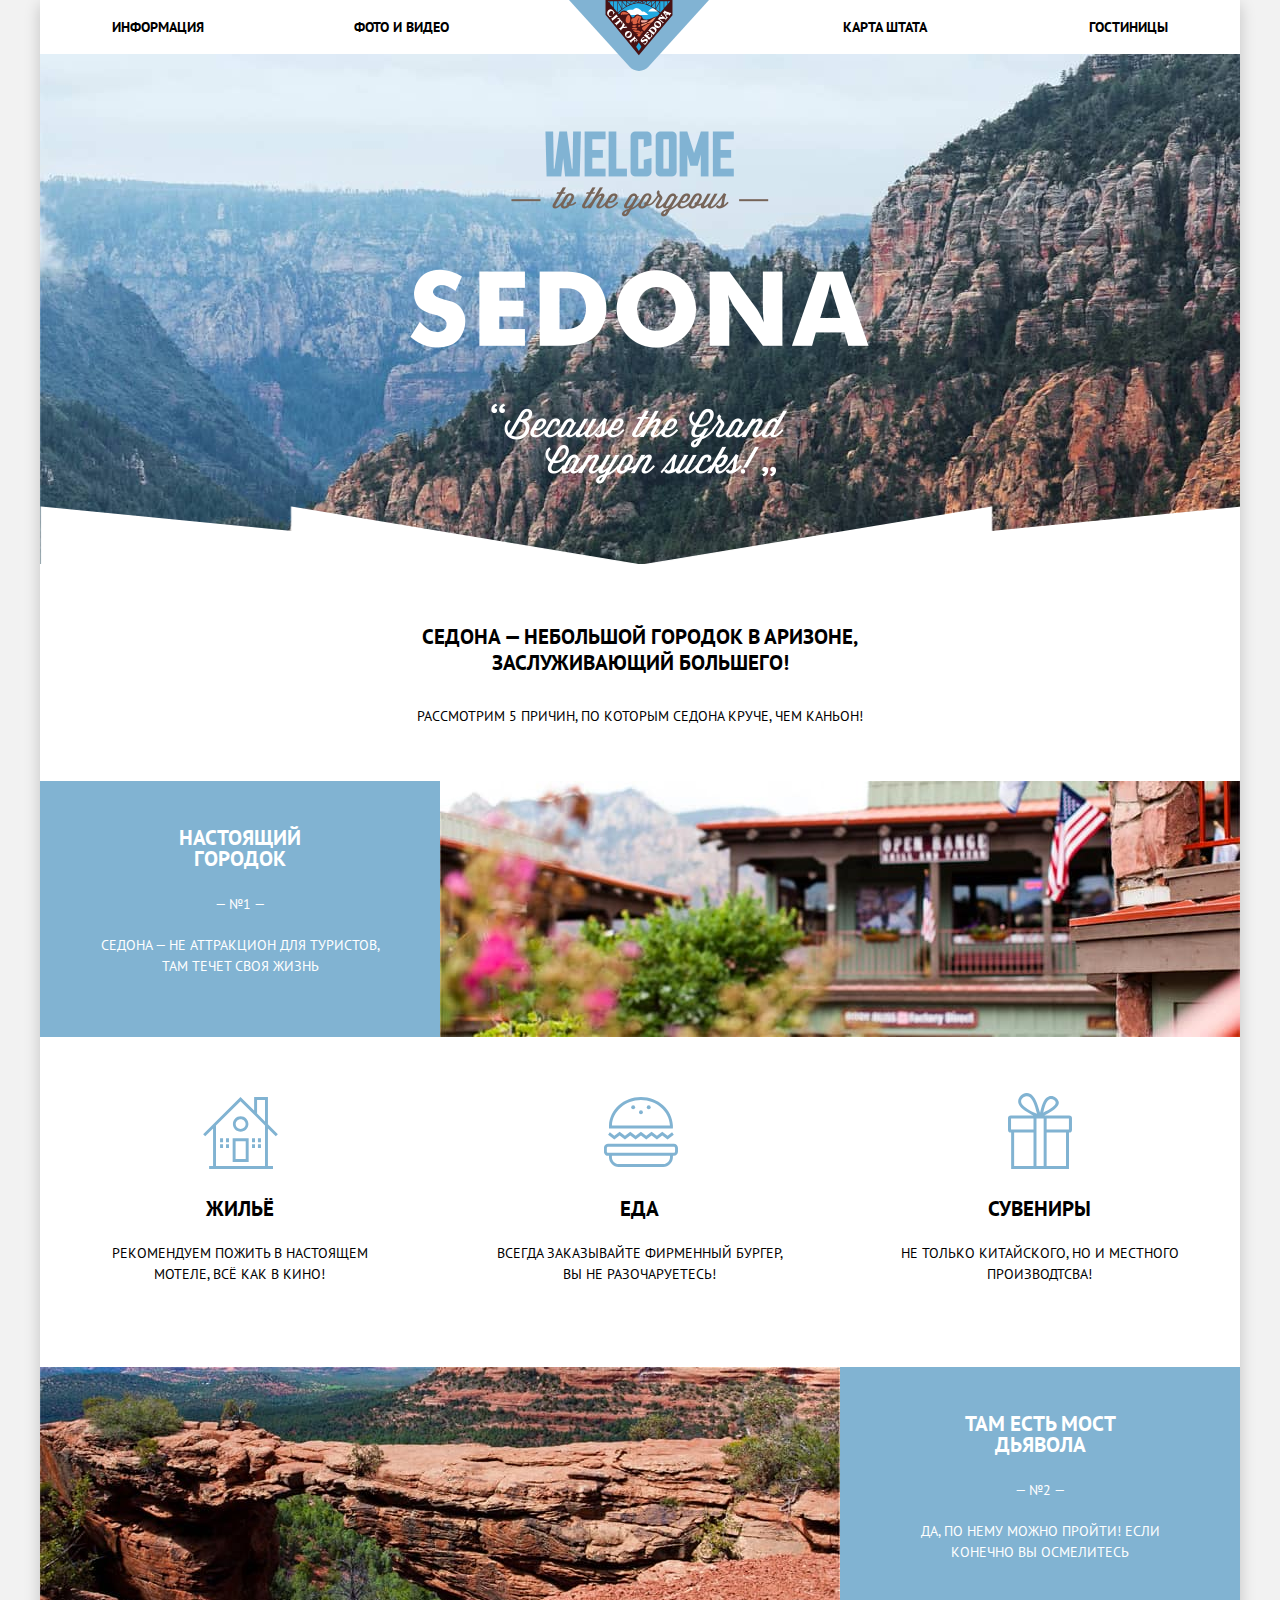
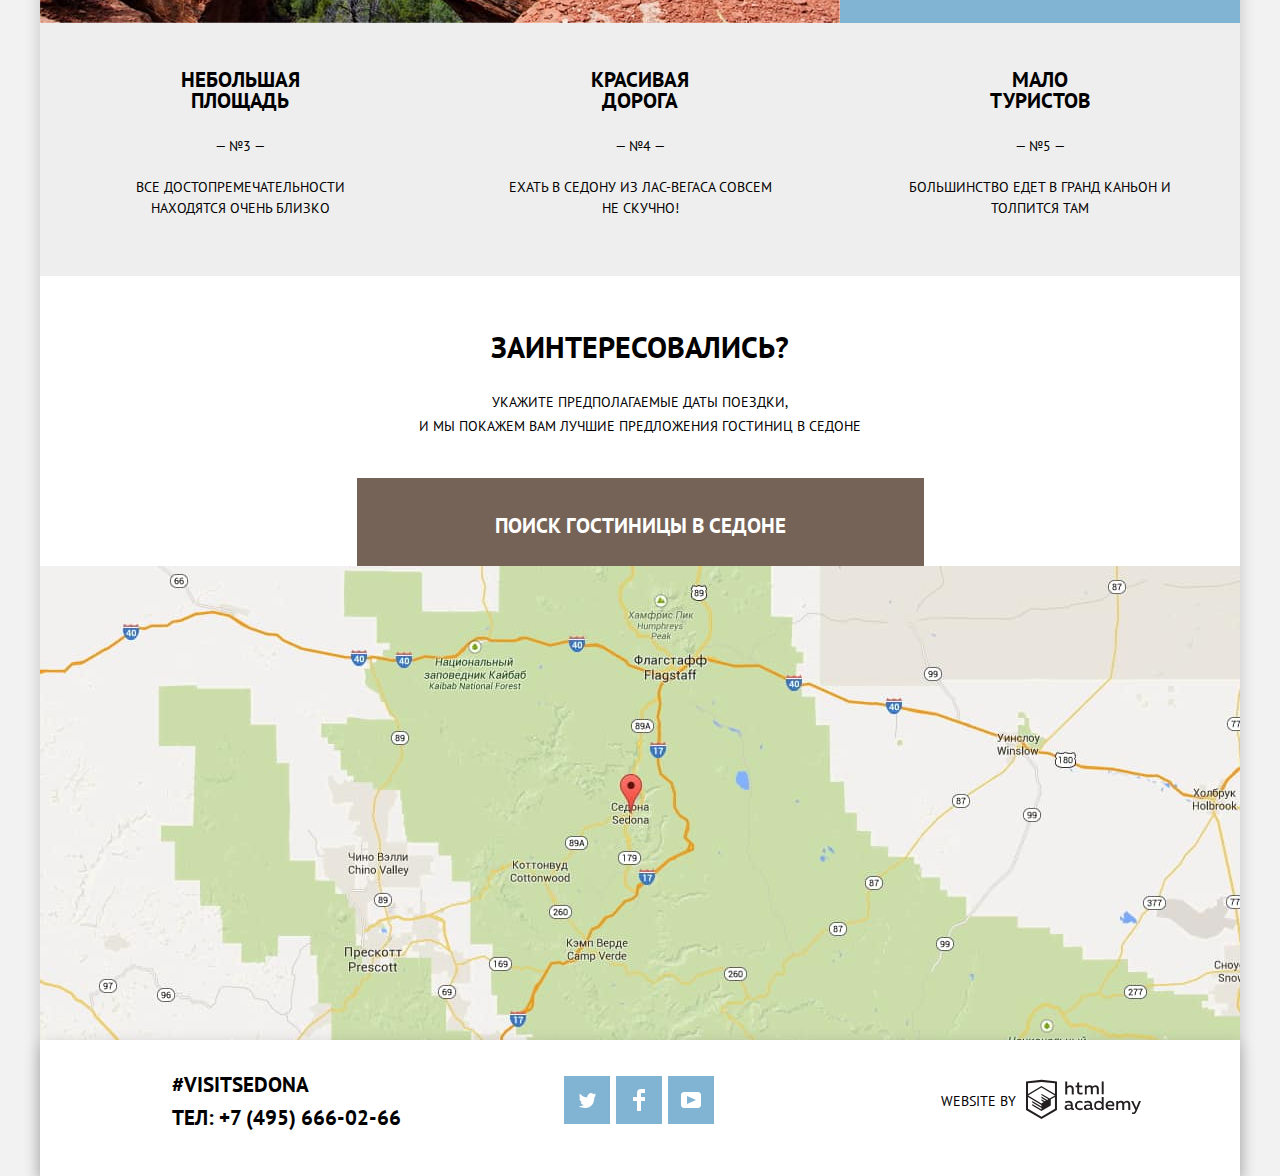
==== commit fe0cc11b: "312" ====
--- a/index.html
+++ b/index.html
@@ -87,7 +87,7 @@
               <div class="feature-item">
                 <h3>Там есть мост Дьявола</h3>     
                 <p>— №2  —</p>         
-                <p class="extra-with">Да, по нему можно пройти! Если конечно вы осмелитесь</p>
+                <p>Да, по нему можно пройти! Если конечно вы осмелитесь</p>
               </div>
             </li>          
             <li class="feature-item grey-bg">            
@@ -114,8 +114,8 @@
           <button type="button" class="hotels-search-button"><span>Поиск гостиницы в Седоне</span></button>
        </div>     
 
-       <!-- <div class="modal-show"> -->
-          <form action="https://echo.htmlacademy.ru" method="post" class="modal-search-form modal-show">
+       <div class="form-main modal-show">
+          <form action="https://echo.htmlacademy.ru" method="post" class="modal-search-form">
             <p class="date-in-section">
               <label for="date-in">
                 Дата Заезда:          
@@ -158,7 +158,8 @@
             </p>                
             <button type="submit" class="find-hotels-button" value="Найти"><span>Найти</span></button>        
           </form>          
-      
+        </div>
+
         <div class="map">
           <div class="map-picture">
             <img src="img/map.jpg" width="1200" height="594" alt="Карта">
--- a/css/style.css
+++ b/css/style.css
@@ -90,55 +90,6 @@
     text-align: right;
 }
  
-/*  
-.navigation {
-    display: flex;
-        
-    width: 1200px;
-    min-height: 56px;
-
-    margin: 0;
-    padding: 0;
-
-    font-size: 14px;
-    line-height:  26px;
-    font-weight: bold;
-    color: #000000;
-    text-align: center; 
-    align-items: center;
-
-    background-color: #ffffff;      
-    
-    list-style: none; 
-}
-
-.navigation li {
-    width: 25%;
-}
-  
-.navigation-item {    
-    box-sizing: border-box;
-}
-  
-.navigation-item:first-child {
-    padding-left: 72px;
-    text-align: left;
-}
-  
-.navigation-item:nth-child(2) {
-    text-align: left;
-}
-  
-.navigation-item:nth-child(3),
-.navigation-item:last-child {
-    text-align: right;  
-}
-  
-.navigation-item:last-child {
-    padding-right: 72px;
-}
-*/
-
 .sedona-logo {
     position: absolute;
     z-index: 1;
@@ -221,12 +172,6 @@
     color: #000000;
     text-align: center;    
  }
-
-/*  
- .features-list ul {
-    list-style: none;
- }
-*/
 
 .features-list h3 {
     font-size: 21px;
@@ -305,8 +250,7 @@
     padding: 60px 162px 23px 162px;    
 }
 
-.icons-description {
-    
+.icons-description {    
     width: 295px;
 
     margin: 0;
@@ -341,82 +285,13 @@
 
 .souvenir-pict {
     margin: 0;
-/*     padding: 56px 150px 32px 162px;     */
-/*   padding-top: 56px; */
-/*   padding-left: auto; */
-/* padding-bottom: 23px; */
     padding: 56px 0 23px 0;
-
 }
 
 .souvenir-description {
     margin: 0;
     padding: 0px 63px 86px 73px;    
 }
-
-/*  
-.icons-group {  
-    display: flex;  
-
-    height: 330px;
-
-    margin: 0px;
-    width: 1200px;    
-}
-
-.icons-group h3 {
-    margin: 0;
-  }
-  
-.house {    
-    width: 400px;
-
-    margin: 0px;
-}
-
-.house-pict {
-    margin: 0;
-    padding: 62px 163px 29px 162px;    
-}
-
-.house-description {
-    margin: 0;
-    padding: 0px 75px 85px 73px;    
-}
-
-.burger {    
-    width: 400px;
-
-    margin: 0px;
-}
-
-.burger-pict {
-    margin: 0;
-    padding: 62px 163px 32px 163px;   
-}
-
-.burger-description {
-    margin: 0px;
-    padding: 0px 58px 87px 58px;    
-}
-
-.souvenir {    
-    width: 400px;
-
-    margin: 0px;
-}
-
-.souvenir-pict {
-    margin: 0;
-    padding: 56px 150px 32px 162px;    
-}
-
-.souvenir-description {
-    margin: 0;
-    padding: 0px 63px 86px 73px;    
-}
-
-*/
 
 .feature-mountain {    
     display: flex;
@@ -440,7 +315,7 @@
 
     margin: 0;    
     padding: 50px 97px 63px 95px;   
-   }
+}
 
 .feature-road {   
     box-sizing: border-box;     
@@ -503,7 +378,9 @@
     color: #ffffff;
     text-transform: uppercase;
 
-    background-color: #766357;    
+    background-color: #766357;   
+
+    border: none; 
 }
 
 .hotels-search-button:hover,
@@ -553,11 +430,17 @@
     margin: 0;
 }
 
-/*  
+.form-main {
+    position: relative;
+    z-index: 2;
+  
+    display: none;
+}
+
 .modal-show {
     display: block;
 }
-*/
+
 .modal-hide {
     display: none;
 }
@@ -584,18 +467,6 @@
 
     align-items: center;
 }
-  
-  /* 
-.number-section {
-    display: flex;
-
-    width: 100%;
- 
-    padding: 0px 53px 54px 55px;
-
-    align-items: center;
-}
-  */
 
 .calendar {
     position: absolute;
@@ -729,7 +600,9 @@
     text-transform: uppercase;
     text-align: center;
 
-    background-color: #81b3d2;    
+    background-color: #81b3d2; 
+    
+    border: none;
 }
 
 .find-hotels-button:hover,
@@ -755,17 +628,17 @@
     margin-bottom: -122px;
   
     background-color: #f2f2f2;
-  }
+}
   
 .map-picture { 
     position: absolute;
     z-index: 0;
-  }
+}
   
 .map-link {
     position: relative;
     z-index: 1;
-  }
+}
 
 .footer-wrapper {
     position: absolute;
@@ -1159,6 +1032,8 @@
   
 .filter-types {
     display: flex;
+
+    margin-right: 435px;
 }
   
 .filter-item {    
@@ -1183,7 +1058,7 @@
   
     text-decoration-style: dashed;
     text-decoration-color: #81b3d2;
-  }
+}
   
 .filter-item a:active {
     text-decoration: none;
@@ -1202,7 +1077,7 @@
 .search-buttons {
     display: flex;
 
-    margin-left: 449px;
+    /* margin-left: 449px; */
 }
 
 .filter-button-up,
@@ -1255,6 +1130,8 @@
 }
 
 .accomodation-item h2 {
+    width: 260px;
+
     margin: 0;
 
     text-align: left;
@@ -1286,7 +1163,6 @@
 
     width: 756px;
 
-
     margin: 0;
     padding: 23px 522px 30px 0px;
 }
@@ -1329,7 +1205,6 @@
     text-align: right;
 }
 
-
 .stars {
     background-image: url("../img/star.svg");
     background-repeat: space;
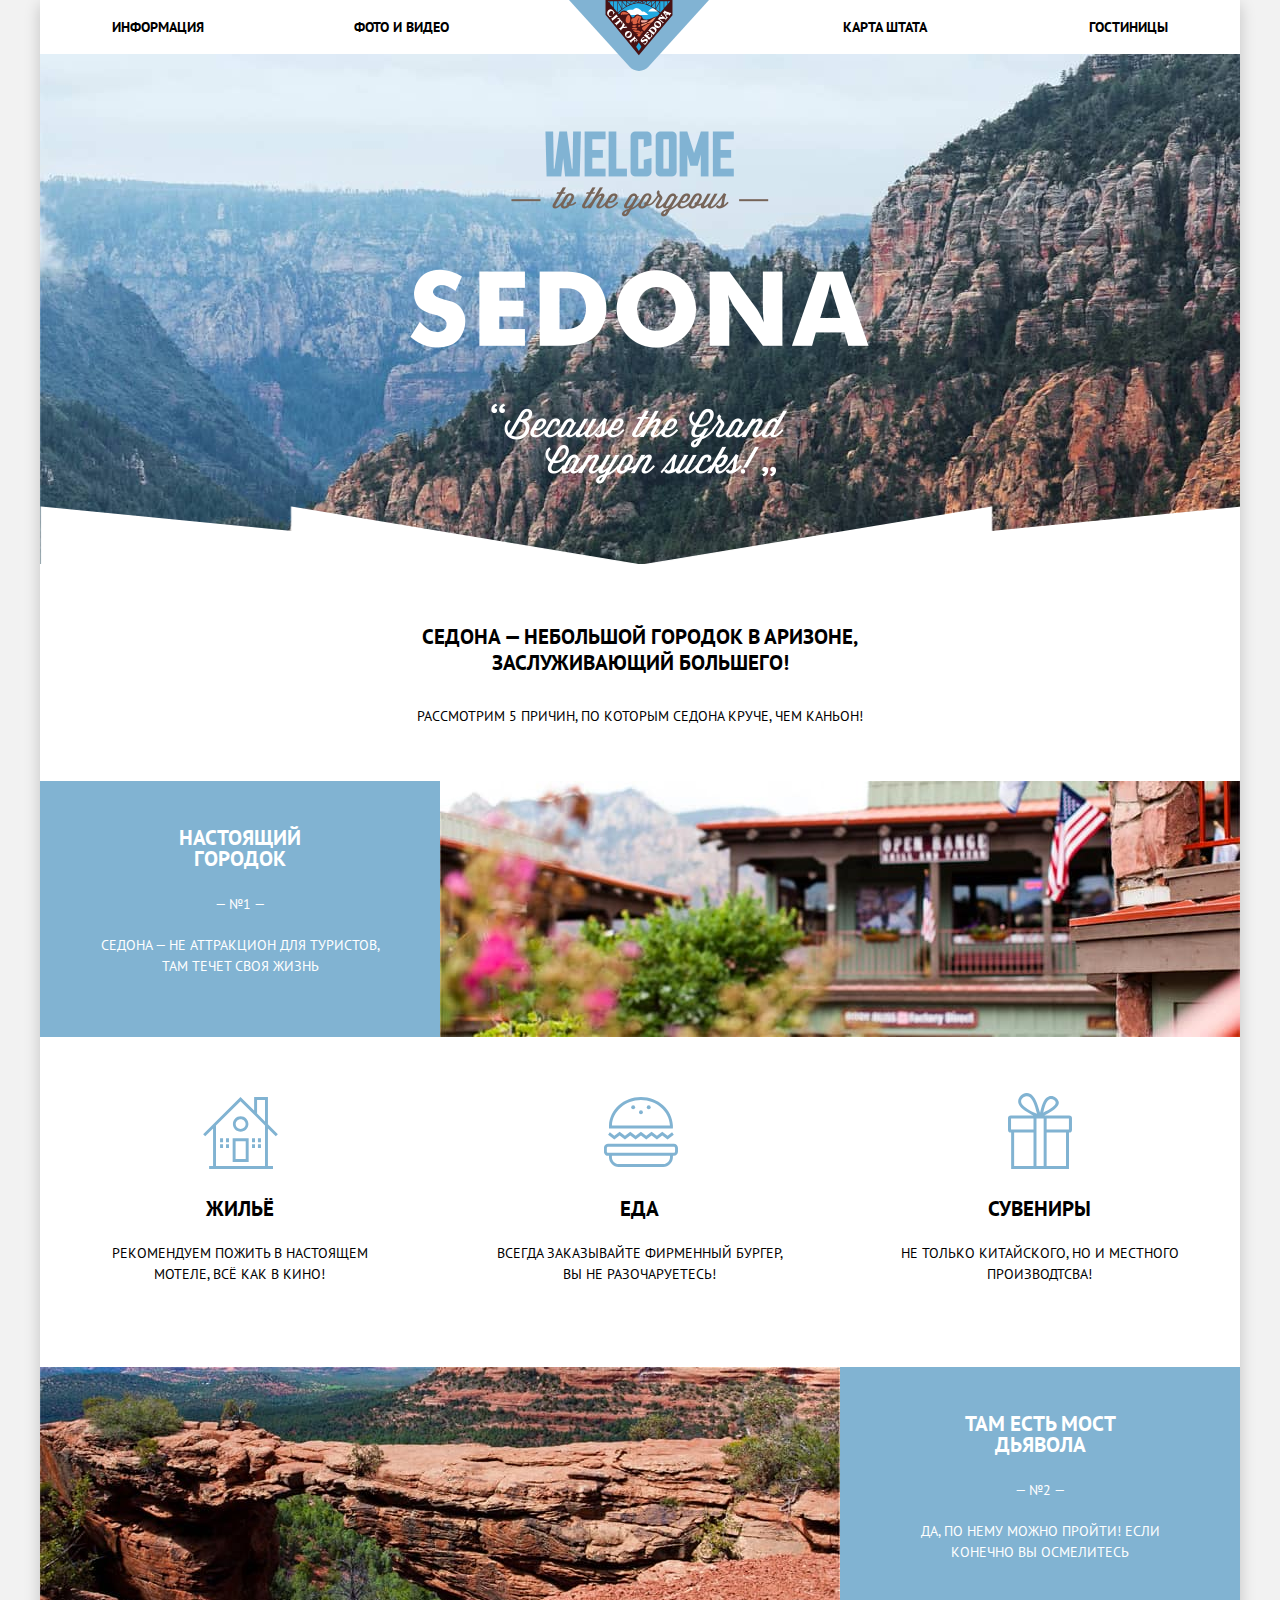
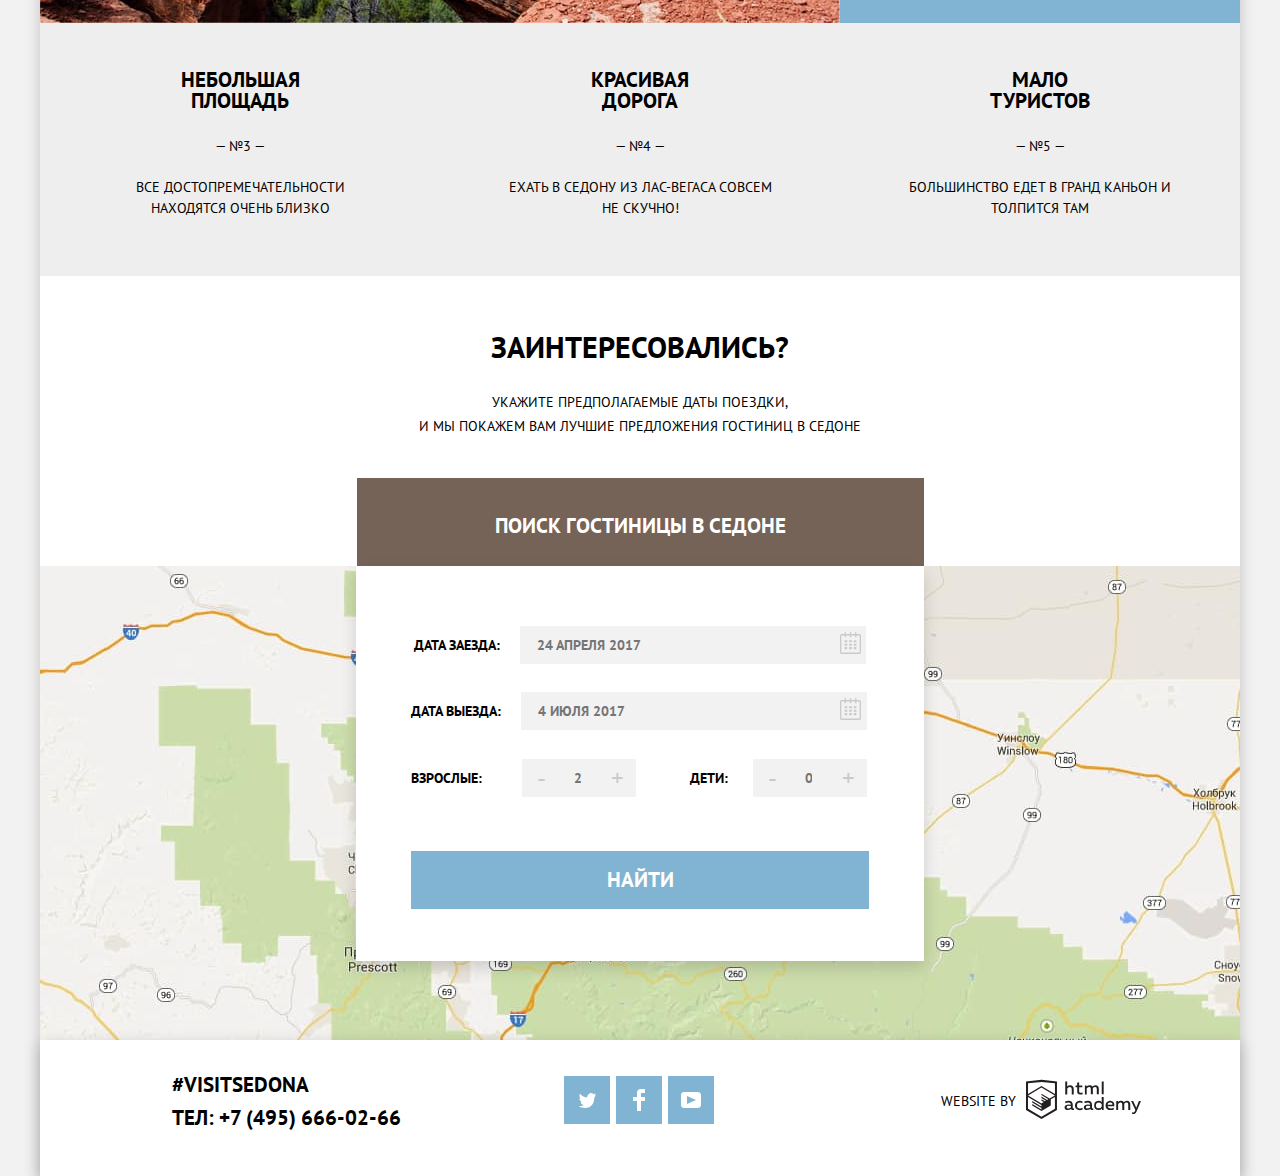
==== commit e92a0b82: "321" ====
--- a/index.html
+++ b/index.html
@@ -20,7 +20,7 @@
             <li class="navigation-item"><a href="info.html">Информация</a></li>
             <li class="navigation-item"><a href="media.html">Фото и видео</a></li>            
             <li class="navigation-item"><a href="map.html">Карта штата</a></li>
-            <li class="navigation-item"><a class="current-page" href="hotels.html">Гостиницы</a></li>
+            <li class="navigation-item"><a href="hotels.html">Гостиницы</a></li>
           </ul>        
         </nav>   
       
@@ -114,7 +114,7 @@
           <button type="button" class="hotels-search-button"><span>Поиск гостиницы в Седоне</span></button>
        </div>     
 
-       <div class="form-main modal-show">
+       <div class="modal-hide modal-show">
           <form action="https://echo.htmlacademy.ru" method="post" class="modal-search-form">
             <p class="date-in-section">
               <label for="date-in">
--- a/css/style.css
+++ b/css/style.css
@@ -430,21 +430,17 @@
     margin: 0;
 }
 
-.form-main {
+.modal-show {
+    display: block;
+}
+
+.modal-hide {
     position: relative;
     z-index: 2;
   
     display: none;
 }
 
-.modal-show {
-    display: block;
-}
-
-.modal-hide {
-    display: none;
-}
-
 .date-in-section {
     display: flex;
   /*   position: relative; */
@@ -459,8 +455,7 @@
 .date-out-section {
     display: flex;
   
-    width: 100%;
-  /*   height: 38px; */
+    width: 100%; 
   
     margin: 0;      
     padding: 0 50px 29px 55px;
@@ -759,7 +754,7 @@
 .background-filter {          
     background-color: #808080;
     background-image: url(../img/filter-background.jpg); 
-    background-position: center;
+    background-position: 0 -235px;
 }
 
 .navigation-item .current-page:hover {
@@ -781,7 +776,7 @@
 }
 
 .form-hotels li {
-    padding-top: 22px;
+    padding-top: 22.5px;
 }
 
 .form-hotels legend {    
@@ -803,7 +798,7 @@
     width: 170px;
    
     margin: 0;
-    padding: 31px 85px 31px 72px;    
+    padding: 30px 85px 31px 72px;    
 
     border: none;
 }
@@ -830,27 +825,48 @@
     background-position: left;
 }
 
-input[type="checkbox"]:focus + span {
+input[type="checkbox"]:focus+span {
     outline: 2px solid  #81b3d2;
 }
   
-input[type="checkbox"]:checked:focus + span {
+input[type="checkbox"]:checked:focus+span {
     outline: 2px solid  #81b3d2;
 }
-    
+
+input[type="checkbox"]:disabled+span {
+    position: absolute;
+   
+    width: 27px;
+    height: 23px;
+    
+    background-image: url("../img/checkbox-off-3.svg");
+    background-repeat: no-repeat;
+    background-position: left;
+}
+    
+input[type='checkbox']:checked:disabled+span {
+    position: absolute;
+   
+    width: 27px;
+    height: 23px;
+    
+    background-image: url("../img/checkbox-on-2.svg");
+    background-repeat: no-repeat;
+    background-position: left;
+}
 
 .category-filter {
     width: 136px;
 
     margin: 0;
-    padding: 31px 349px 31px 0px;   
+    padding: 29px 349px 31px 0px;   
     border: none;  
 }
 
 .filter-range {
     width: 320px;   
     
-    padding-top: 27px;
+    padding-top: 28px;
 
     color: #ffffff;
     /* text-transform: uppercase; */
@@ -878,6 +894,10 @@
     align-items: center;
 }  
 
+.price-controls input {
+    padding: 0;
+  /*   padding-bottom: 30px; */
+}
 
 .price-controls::after {
     content: "";
@@ -905,16 +925,23 @@
   
 .price-controls .min-price,
 .price-controls .max-price {
+    position: relative;
+
     width: 80px;
-    padding-bottom: 30px;
-
+
+    bottom: 3px;
+/*     padding-bottom: 30px; */
     padding-left: 65px;
 }
-  
+
+.price-controls .min-price input {
+    width: 23px;
+}
+
 .price-controls input {
     width: 50px;
     margin: 0;
-  
+    
     color: inherit;
     font: inherit;
   
@@ -973,6 +1000,8 @@
   
 .range-toggle:hover {
     background: #1c4f80;
+
+    transform: scale(1.1);
 }
   
 .range-toggle-min {
@@ -986,13 +1015,13 @@
 .btn-transparent {
     display: block;
 
-    margin: 0 auto;
+    margin: 0 82px;
     padding: 6px 35px;
   
     font-size: 14px;
     line-height: 20px;
     color: #ffffff;
-    /* text-transform: uppercase; */
+    text-transform: uppercase;
   
     background: transparent;
 
@@ -1011,15 +1040,15 @@
 .results-of-search {
     display: flex;
     align-items: baseline;
-  
-  
+    
     padding: 25px 71px;
+    padding-right: 60px;
     font-size: 12px; 
 }
   
 .results-of-search h2 {
     margin: 0;
-    padding-right: 48px;
+    padding-right: 43px;
   
     font-size: 21px;
     font-weight: bold;
@@ -1033,7 +1062,7 @@
 .filter-types {
     display: flex;
 
-    margin-right: 435px;
+    margin-right: 448px;
 }
   
 .filter-item {    
@@ -1077,7 +1106,7 @@
 .search-buttons {
     display: flex;
 
-    /* margin-left: 449px; */
+    margin-right: 10px;
 }
 
 .filter-button-up,
@@ -1122,7 +1151,7 @@
 .accomodation-item {
     display: flex;
 
-    height: 150px;
+    height: 149px;
 
     border-top: 1px solid;
     border-bottom: 1px solid;
@@ -1154,7 +1183,7 @@
     /* height: 90px; */
 
     margin: 0;
-    padding: 29px 29px 10px 72px;
+    padding: 27px 29px 10px 72px;
 }
 
 .accomodation-item-info {
@@ -1164,7 +1193,7 @@
     width: 756px;
 
     margin: 0;
-    padding: 23px 522px 30px 0px;
+    padding: 21px 522px 30px 0px;
 }
 
 .accomodation-description {
@@ -1175,6 +1204,10 @@
 .price {
     display: flex;
     flex-direction: column;
+}
+
+.accomodation-type {
+    margin-left: 2px;
 }
 
 .accomodation-type p {
@@ -1183,7 +1216,7 @@
 }
 
 .price {
-    padding-left: 10px;
+    padding-left: 7px;
 }
 
 .price p {
@@ -1200,7 +1233,7 @@
 /*     min-height: 100px; */
 
     margin: 0;
-    padding: 29px 72px 30px 0px;
+    padding: 29px 72px 32px 0px;
 
     text-align: right;
 }
@@ -1284,3 +1317,7 @@
 
     color: rgba(255, 255, 255, 0.3);
 }
+
+.accomodation-item:last-child {
+    margin-bottom: -5px;
+}